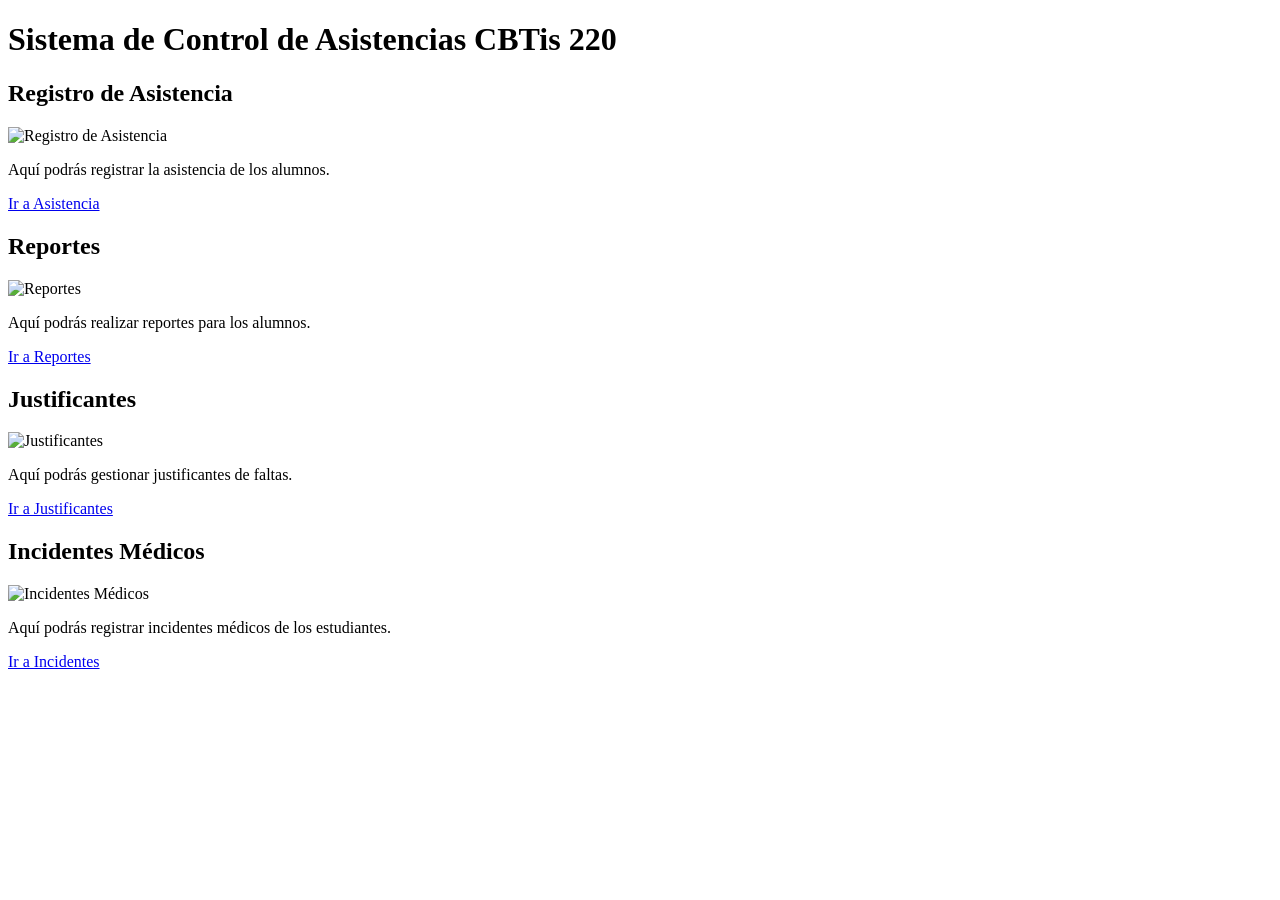
==== index.html @ d1661d58 "Rename Registro de asistencias/index.html to index.html" ====
<!DOCTYPE html>
<html lang="es">
<head>
  <meta charset="UTF-8">
  <meta name="viewport" content="width=device-width, initial-scale=1.0">
  <title>Sistema de Asistencias CBTis 220</title>
  <!-- Estilos generales -->
  <link rel="stylesheet" href="style.css">
  <!-- Estilos específicos del inicio -->
  <link rel="stylesheet" href="inicio.css">
</head>
<body>
  <!-- Barra superior institucional SIN menú -->
  <header>
    <h1>Sistema de Control de Asistencias CBTis 220</h1>
  </header>

  <!-- Sección de Inicio con bloques -->
  <section class="inicio-grid">
    <div class="card">
      <h2>Registro de Asistencia</h2>
      <img src="asistencias.png" alt="Registro de Asistencia">
      <p>Aquí podrás registrar la asistencia de los alumnos.</p>
      <a href="asistencias.html" class="btn">Ir a Asistencia</a>
    </div>

    <div class="card">
      <h2>Reportes</h2>
      <img src="reporte.png" alt="Reportes">
      <p>Aquí podrás realizar reportes para los alumnos.</p>
      <a href="reportes.html" class="btn">Ir a Reportes</a>
    </div>

    <div class="card">
      <h2>Justificantes</h2>
      <img src="justificante.png" alt="Justificantes">
      <p>Aquí podrás gestionar justificantes de faltas.</p>
      <a href="justificantes.html" class="btn">Ir a Justificantes</a>
    </div>

    <div class="card">
      <h2>Incidentes Médicos</h2>
      <img src="incidente.png" alt="Incidentes Médicos">
      <p>Aquí podrás registrar incidentes médicos de los estudiantes.</p>
      <a href="enfermeria.html" class="btn">Ir a Incidentes</a>
    </div>
  </section>
</body>
</html>
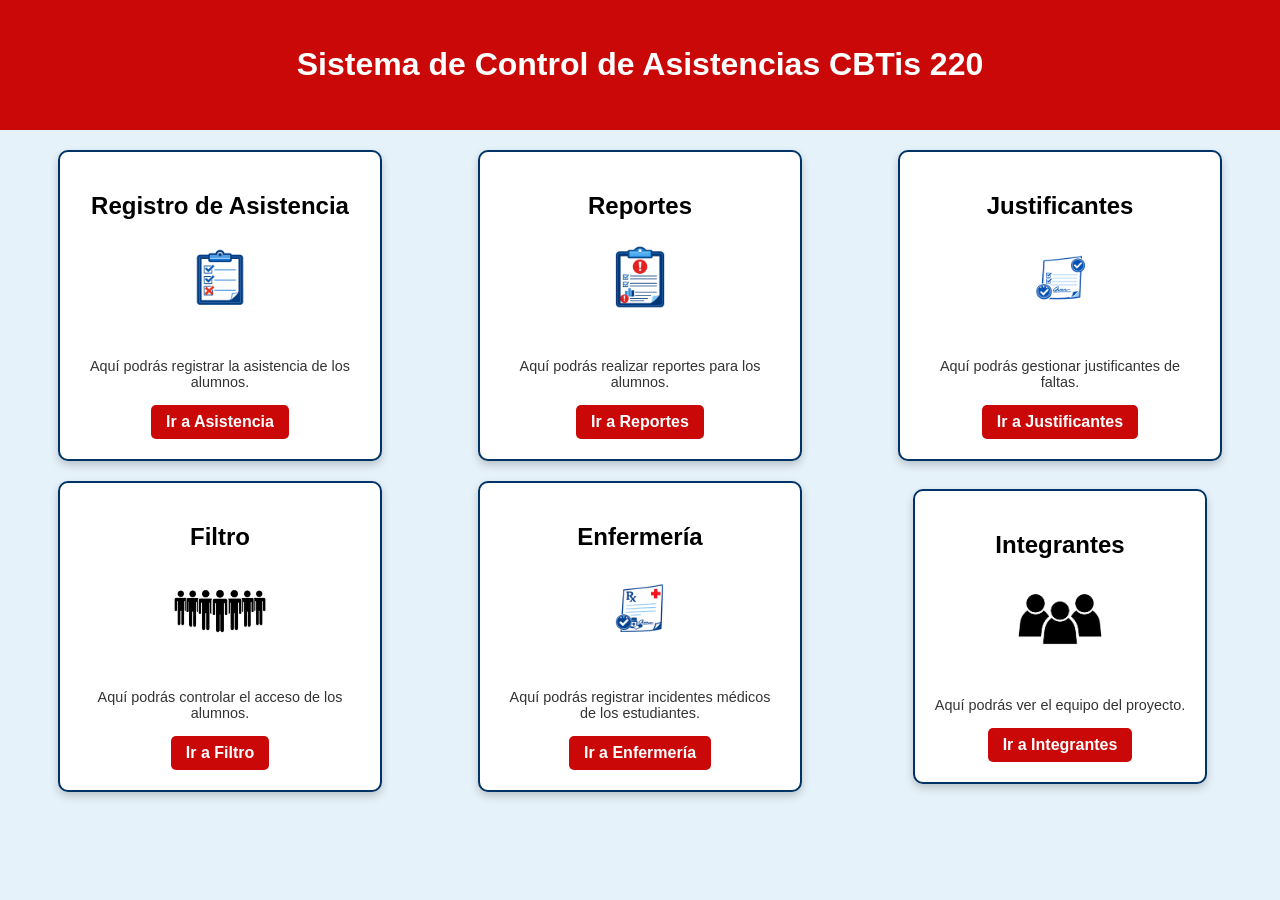
==== commit 778ed8a2: "Add files via upload" ====
--- a/index.html
+++ b/index.html
@@ -3,7 +3,7 @@
 <head>
   <meta charset="UTF-8">
   <meta name="viewport" content="width=device-width, initial-scale=1.0">
-  <title>Sistema de Asistencias CBTis 220</title>
+  <title>Sistema De Registro de Asistencia CBTis 220</title>
   <!-- Estilos generales -->
   <link rel="stylesheet" href="style.css">
   <!-- Estilos específicos del inicio -->
@@ -17,6 +17,7 @@
 
   <!-- Sección de Inicio con bloques -->
   <section class="inicio-grid">
+    <!-- Fila 1 -->
     <div class="card">
       <h2>Registro de Asistencia</h2>
       <img src="asistencias.png" alt="Registro de Asistencia">
@@ -38,12 +39,27 @@
       <a href="justificantes.html" class="btn">Ir a Justificantes</a>
     </div>
 
+    <!-- Fila 2 -->
     <div class="card">
-      <h2>Incidentes Médicos</h2>
-      <img src="incidente.png" alt="Incidentes Médicos">
+      <h2>Filtro</h2>
+      <img src="filtro.png" alt="Filtro">
+      <p>Aquí podrás controlar el acceso de los alumnos.</p>
+      <a href="filtro.html" class="btn">Ir a Filtro</a>
+    </div>
+
+    <div class="card">
+      <h2>Enfermería</h2>
+      <img src="incidente.png" alt="Enfermería">
       <p>Aquí podrás registrar incidentes médicos de los estudiantes.</p>
-      <a href="enfermeria.html" class="btn">Ir a Incidentes</a>
+      <a href="enfermeria.html" class="btn">Ir a Enfermería</a>
+    </div>
+
+    <div class="card">
+      <h2>Integrantes</h2>
+      <img src="integrantes.png" alt="Integrantes">
+      <p>Aquí podrás ver el equipo del proyecto.</p>
+      <a href="integrantes.html" class="btn">Ir a Integrantes</a>
     </div>
   </section>
 </body>
-</html>
+</html>
--- a/style.css
+++ b/style.css
@@ -0,0 +1,129 @@
+/* --- HEADER --- */
+header {
+    background-color: #ca0808; /* azul oscuro institucional */
+    color: #ffffff;
+    padding: 25px;
+    text-align: center;
+    font-family: Arial, sans-serif;
+}
+
+/* --- MENÚ DE NAVEGACIÓN --- */
+header .menu {
+    list-style: none;
+    margin: 15px 0 0 0;
+    padding: 0;
+    display: flex;
+    justify-content: center;
+    gap: 20px;
+}
+
+header .menu li {
+    display: inline;
+}
+
+header .menu a {
+    color: #ffffff;
+    text-decoration: none;
+    font-weight: bold;
+    padding: 8px 12px;
+    border-radius: 5px;
+    transition: background-color 0.2s ease;
+}
+
+header .menu a:hover {
+    background-color: #0055aa; /* azul más claro al pasar el mouse */
+}
+
+/* --- BODY --- */
+body {
+    background-color: #e6f2fa; /* celeste institucional */
+    margin: 0;
+    font-family: Arial, sans-serif;
+}
+
+/* --- FORMULARIOS --- */
+form {
+    background: #ffffff;
+    padding: 25px;
+    border-radius: 10px;
+    max-width: 800px;
+    margin: 30px auto;
+    box-shadow: 0 4px 10px rgba(0,0,0,0.15);
+    border: 2px solid #000000;
+}
+
+form h2 {
+    text-align: center;
+    margin-bottom: 20px;
+    color: #000000;
+}
+
+label {
+    font-weight: bold;
+    display: block;
+    margin-top: 15px;
+    color: #000000;
+}
+
+input, textarea, select {
+    width: 100%;
+    padding: 10px;
+    margin-top: 8px;
+    border: 1px solid #6E6E6E;
+    border-radius: 5px;
+    font-size: 1em;
+}
+
+textarea {
+    resize: none;
+    min-height: 100px;
+}
+
+/* --- CHECKBOXES --- */
+.checkbox-group {
+    margin-top: 15px;
+}
+
+.checkbox-group label {
+    font-weight: normal;
+    display: block;
+    color: #000;
+}
+
+.checkbox-group input[type="checkbox"]:hover {
+    transform: scale(1.1);
+    cursor: pointer;
+}
+
+/* --- SECCIÓN DE FIRMAS --- */
+.signature-section {
+    margin-top: 25px;
+    display: grid;
+    grid-template-columns: repeat(3, 1fr);
+    gap: 20px;
+}
+
+.signature-section div {
+    text-align: center;
+    border-top: 1px solid #6E6E6E;
+    padding-top: 10px;
+    font-size: 0.9em;
+}
+
+/* --- BOTÓN --- */
+button {
+    margin-top: 25px;
+    width: 100%;
+    padding: 12px;
+    background: #C8102E; /* rojo institucional */
+    color: #ffffff;
+    border: none;
+    border-radius: 6px;
+    cursor: pointer;
+    font-weight: bold;
+    font-size: 1em;
+}
+
+button:hover {
+    background: #6E6E6E;
+}
--- a/inicio.css
+++ b/inicio.css
@@ -0,0 +1,77 @@
+.inicio-grid {
+  display: grid;
+  grid-template-columns: repeat(3, 1fr); /* 3 columnas en escritorio */
+  gap: 20px;
+  margin: 20px;
+}
+
+.card {
+  background: #ffffff;
+  border: 2px solid #003366; /* azul oscuro institucional */
+  border-radius: 10px;
+  padding: 20px;
+  text-align: center;
+  box-shadow: 0 4px 8px rgba(0,0,0,0.2);
+  transition: transform 0.2s ease, box-shadow 0.2s ease;
+  max-width: 280px;   /* límite de ancho para que no se vean gigantes */
+  margin: auto;       /* centra cada card dentro de su columna */
+}
+/* Responsive tablet */
+@media (max-width: 768px) {
+  .menu {
+    flex-direction: column;
+    text-align: center;
+  }
+  .card {
+    width: 100%;
+  }
+}
+
+/* Responsive celular */
+@media (max-width: 480px) {
+  .grid {
+    grid-template-columns: 1fr;
+  }
+  .menu a {
+    display: block;
+    padding: 15px;
+  }
+}
+
+
+
+.card:hover {
+  transform: translateY(-5px);
+  box-shadow: 0 6px 12px rgba(0,0,0,0.3);
+}
+
+.card h2 {
+  color: #000000;
+  margin-bottom: 10px;
+}
+
+.card img {
+  max-width: 100px;   /* controla tamaño de la imagen */
+  height: auto;
+  margin-bottom: 10px;
+}
+
+.card p {
+  font-size: 0.9em;   /* texto más compacto */
+  color: #333333;
+  margin-bottom: 15px;
+}
+
+.card .btn {
+  display: inline-block;
+  padding: 8px 15px;
+  background-color: #ca0808;
+  color: #ffffff;
+  text-decoration: none;
+  border-radius: 5px;
+  font-weight: bold;
+}
+
+.card .btn:hover {
+  background-color: #f32c25;
+}
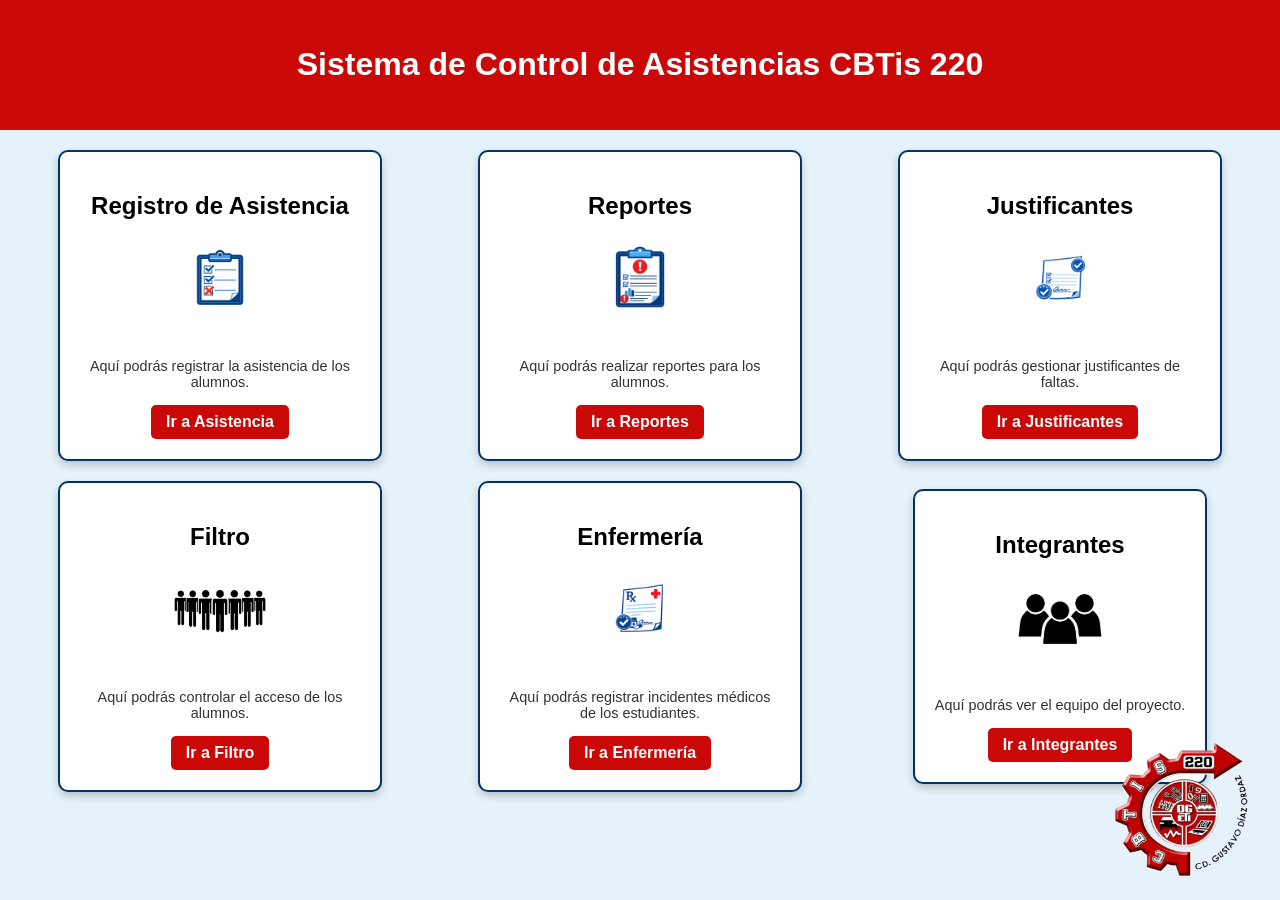
==== commit ad4bd5fc: "Add files via upload" ====
--- a/index.html
+++ b/index.html
@@ -4,20 +4,20 @@
   <meta charset="UTF-8">
   <meta name="viewport" content="width=device-width, initial-scale=1.0">
   <title>Sistema De Registro de Asistencia CBTis 220</title>
-  <!-- Estilos generales -->
+  
   <link rel="stylesheet" href="style.css">
-  <!-- Estilos específicos del inicio -->
+  
   <link rel="stylesheet" href="inicio.css">
 </head>
 <body>
-  <!-- Barra superior institucional SIN menú -->
+   <img src="logo.cbtis.png" class="watermark" alt="Marca de agua">
   <header>
     <h1>Sistema de Control de Asistencias CBTis 220</h1>
   </header>
 
-  <!-- Sección de Inicio con bloques -->
+  
   <section class="inicio-grid">
-    <!-- Fila 1 -->
+  
     <div class="card">
       <h2>Registro de Asistencia</h2>
       <img src="asistencias.png" alt="Registro de Asistencia">
@@ -39,7 +39,7 @@
       <a href="justificantes.html" class="btn">Ir a Justificantes</a>
     </div>
 
-    <!-- Fila 2 -->
+    
     <div class="card">
       <h2>Filtro</h2>
       <img src="filtro.png" alt="Filtro">
--- a/inicio.css
+++ b/inicio.css
@@ -3,6 +3,15 @@
   grid-template-columns: repeat(3, 1fr); /* 3 columnas en escritorio */
   gap: 20px;
   margin: 20px;
+}
+.watermark {
+  position: fixed;
+  bottom: 20px;
+  right: 20px;
+  width: 150px; 
+  opacity: 2.05; 
+  pointer-events: none; 
+  z-index: 9999; 
 }
 
 .card {
@@ -13,32 +22,9 @@
   text-align: center;
   box-shadow: 0 4px 8px rgba(0,0,0,0.2);
   transition: transform 0.2s ease, box-shadow 0.2s ease;
-  max-width: 280px;   /* límite de ancho para que no se vean gigantes */
-  margin: auto;       /* centra cada card dentro de su columna */
+  max-width: 280px;
+  margin: auto;
 }
-/* Responsive tablet */
-@media (max-width: 768px) {
-  .menu {
-    flex-direction: column;
-    text-align: center;
-  }
-  .card {
-    width: 100%;
-  }
-}
-
-/* Responsive celular */
-@media (max-width: 480px) {
-  .grid {
-    grid-template-columns: 1fr;
-  }
-  .menu a {
-    display: block;
-    padding: 15px;
-  }
-}
-
-
 
 .card:hover {
   transform: translateY(-5px);
@@ -51,13 +37,13 @@
 }
 
 .card img {
-  max-width: 100px;   /* controla tamaño de la imagen */
+  max-width: 100px;
   height: auto;
   margin-bottom: 10px;
 }
 
 .card p {
-  font-size: 0.9em;   /* texto más compacto */
+  font-size: 0.9em;
   color: #333333;
   margin-bottom: 15px;
 }
@@ -65,7 +51,7 @@
 .card .btn {
   display: inline-block;
   padding: 8px 15px;
-  background-color: #ca0808;
+  background-color: #ca0808; /* rojo CBTis */
   color: #ffffff;
   text-decoration: none;
   border-radius: 5px;
@@ -75,3 +61,33 @@
 .card .btn:hover {
   background-color: #f32c25;
 }
+
+/* Estilo base */
+.btn-inicio,
+button,
+a.inicio {
+  font-size: 16px;
+  padding: 10px 18px;
+}
+
+/* Tablet */
+@media (max-width: 768px) {
+  .btn-inicio,
+  button,
+  a.inicio {
+    font-size: 18px;   /* un poco más grande */
+    padding: 12px 20px;
+  }
+}
+
+/* Celular */
+@media (max-width: 480px) {
+  .btn-inicio,
+  button,
+  a.inicio {
+    font-size: 20px;   /* más grande para que no se vea chico */
+    padding: 14px 24px;
+    width: 100%;       /* que ocupe todo el ancho si quieres */
+    text-align: center;
+  }
+}
